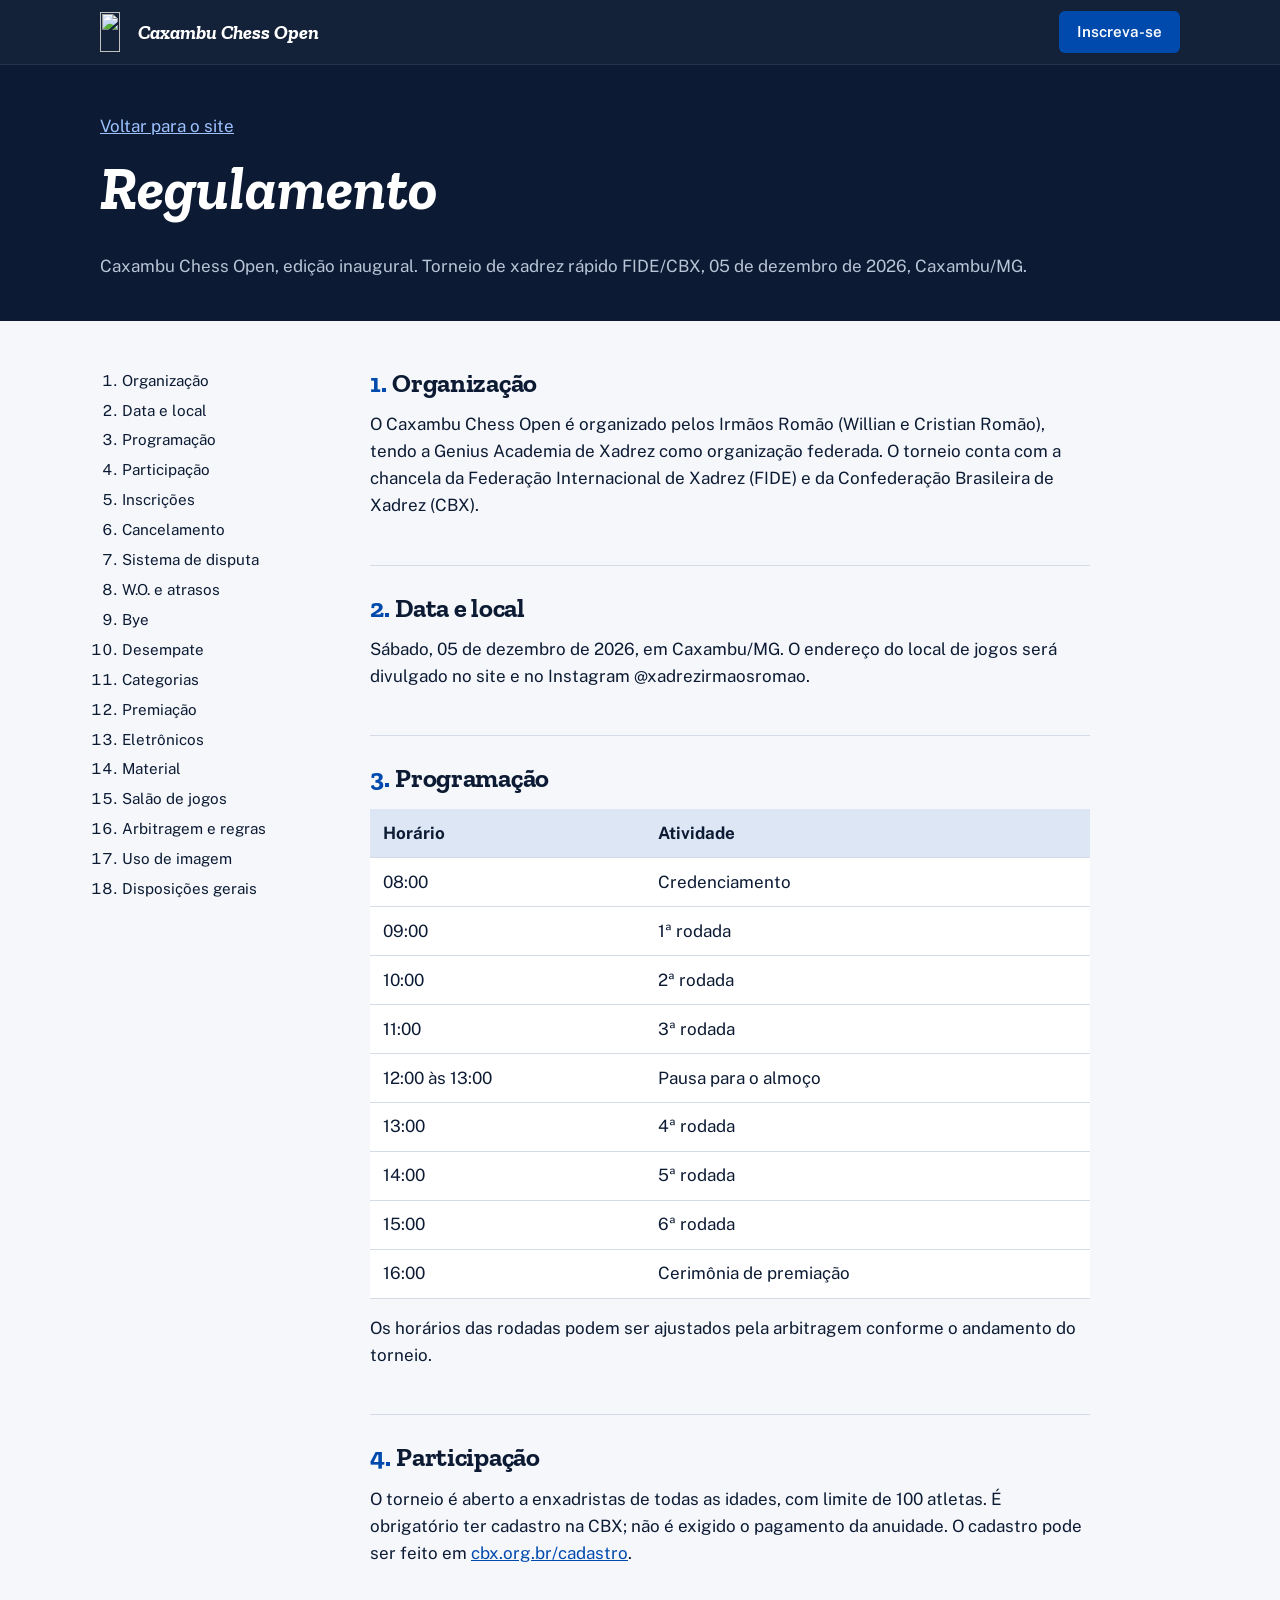
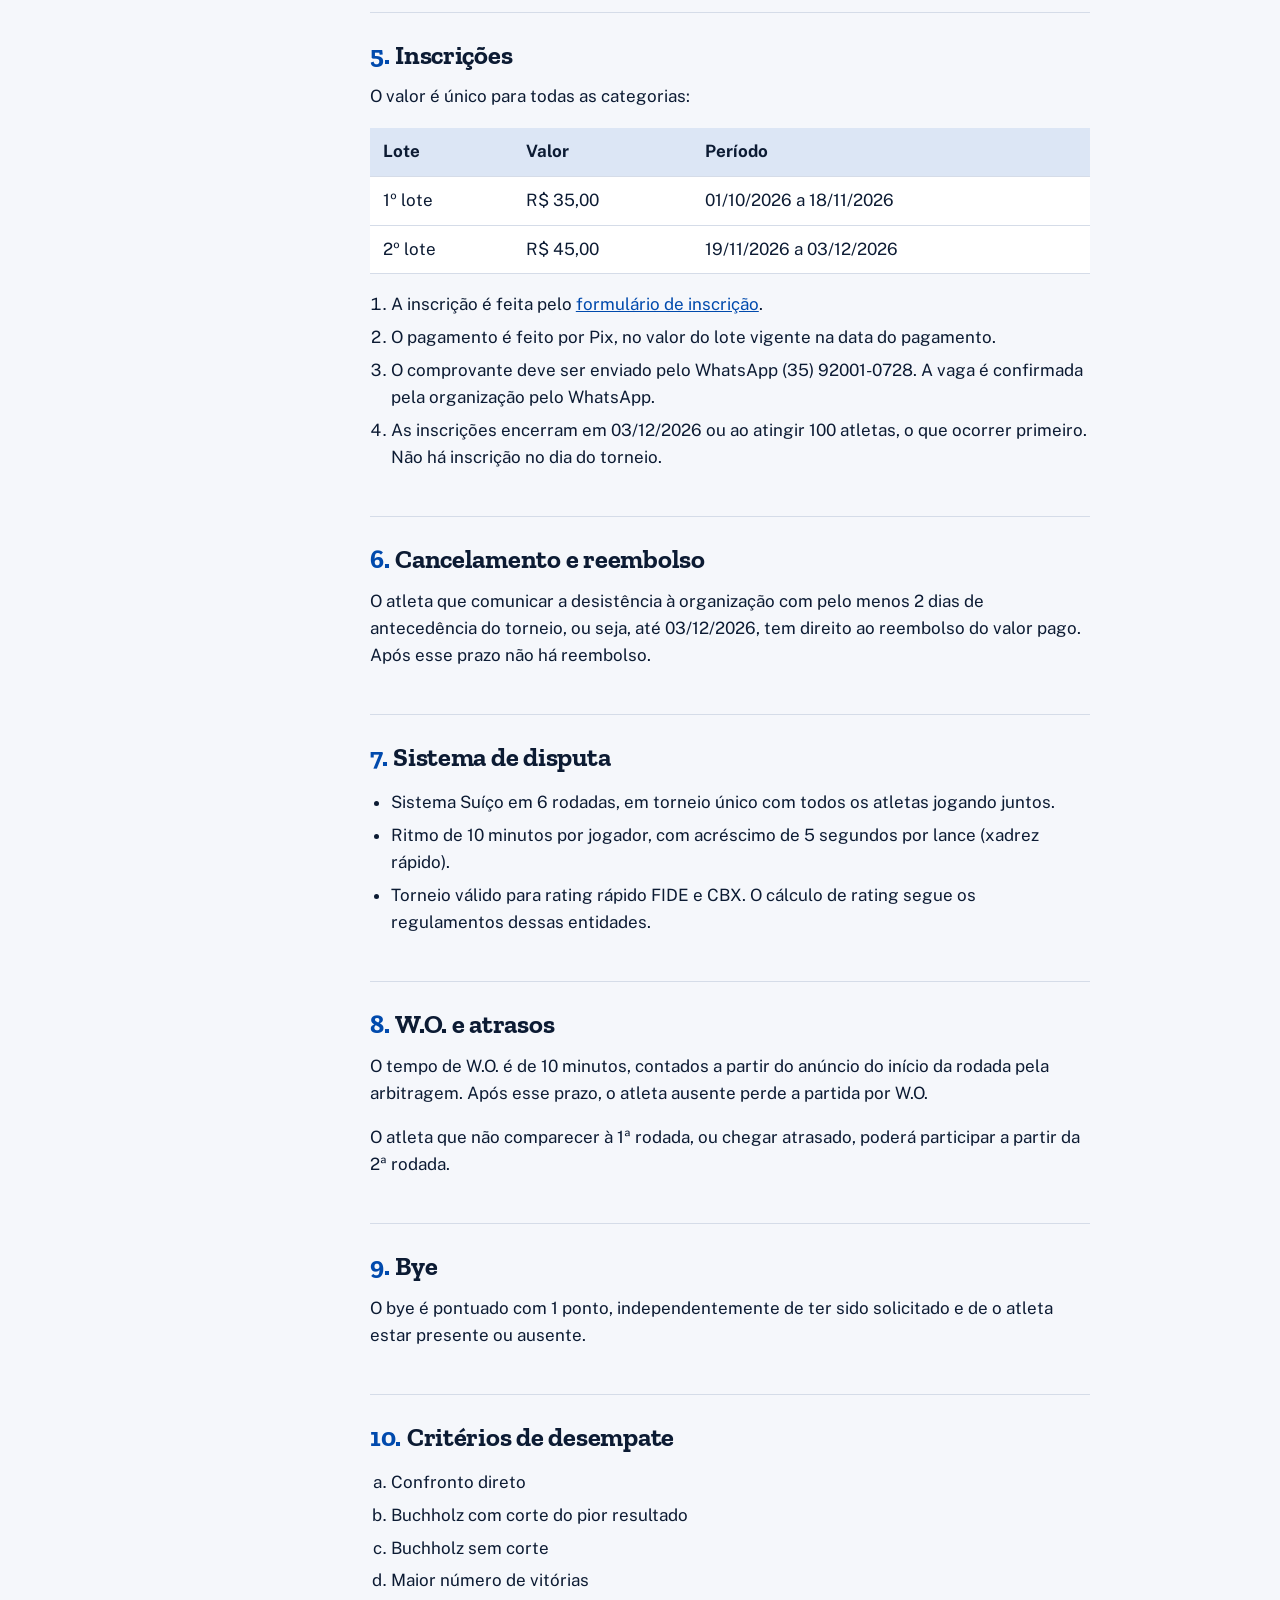
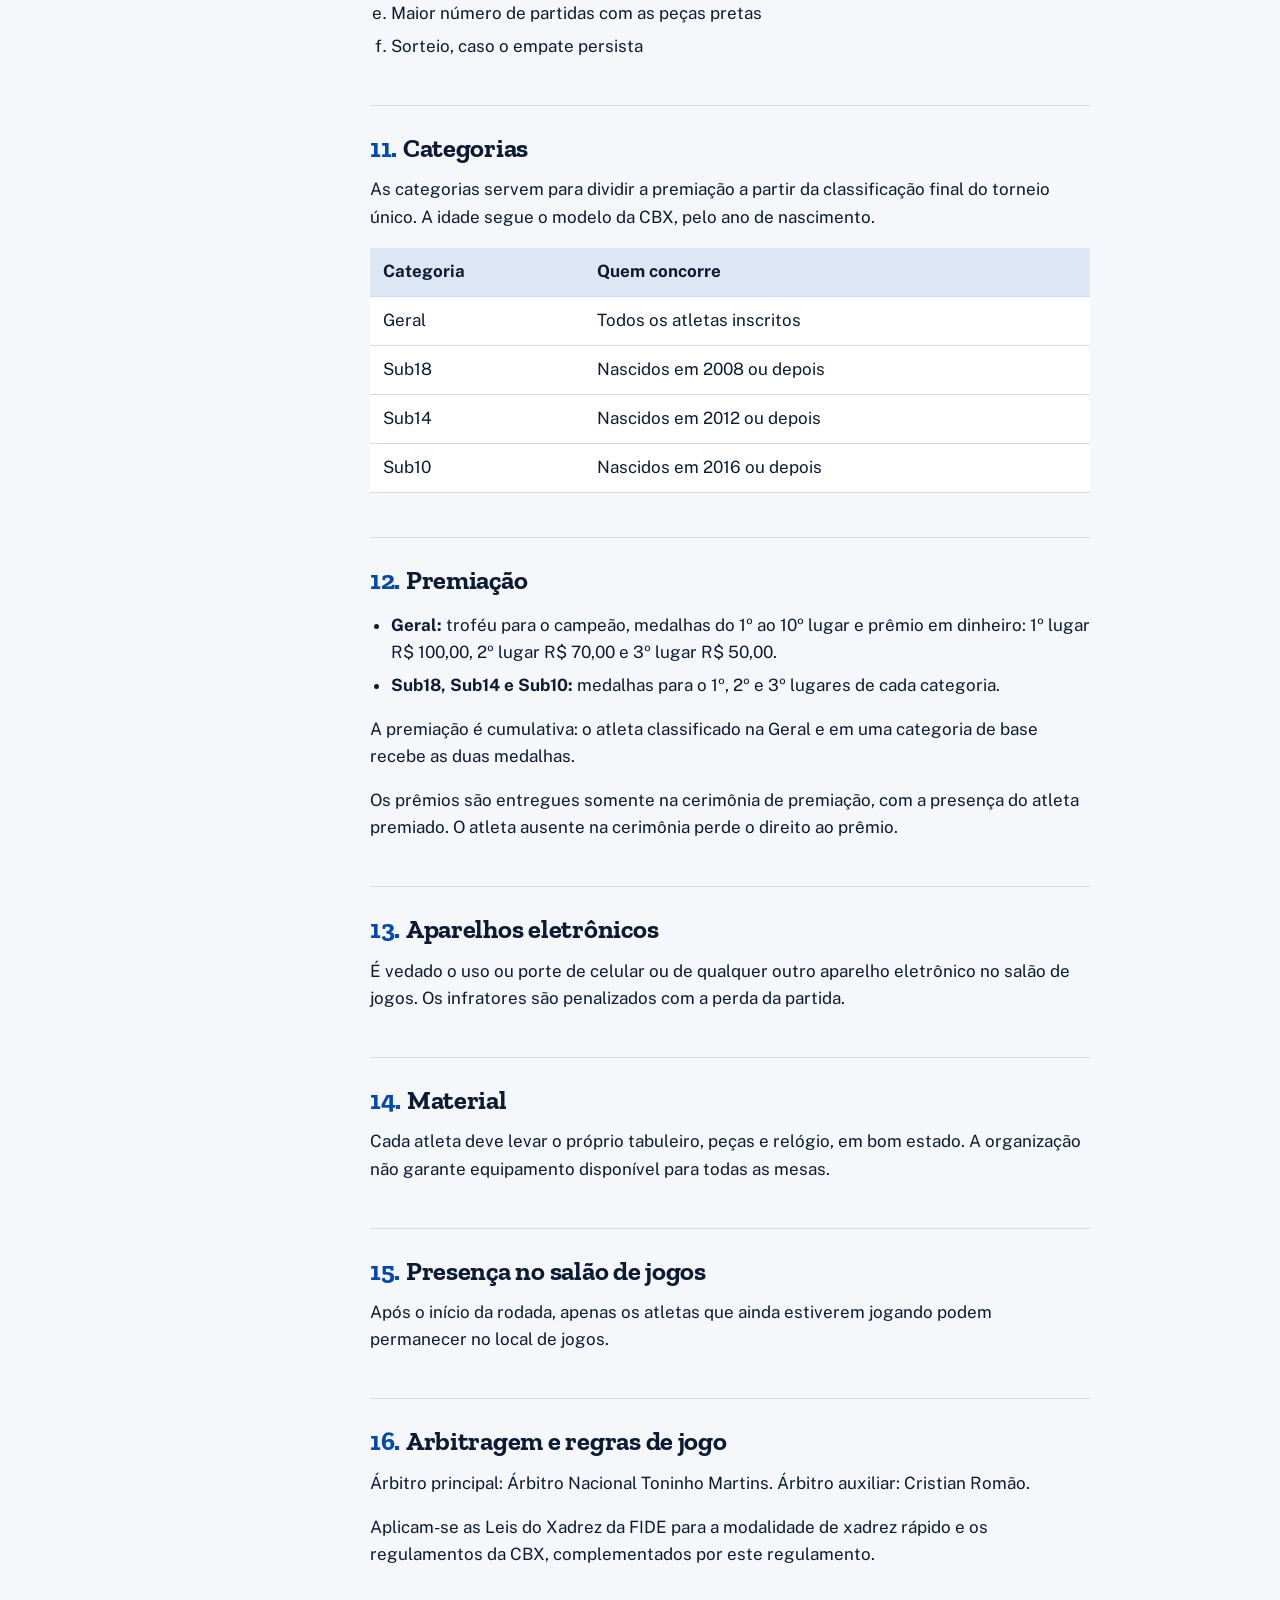
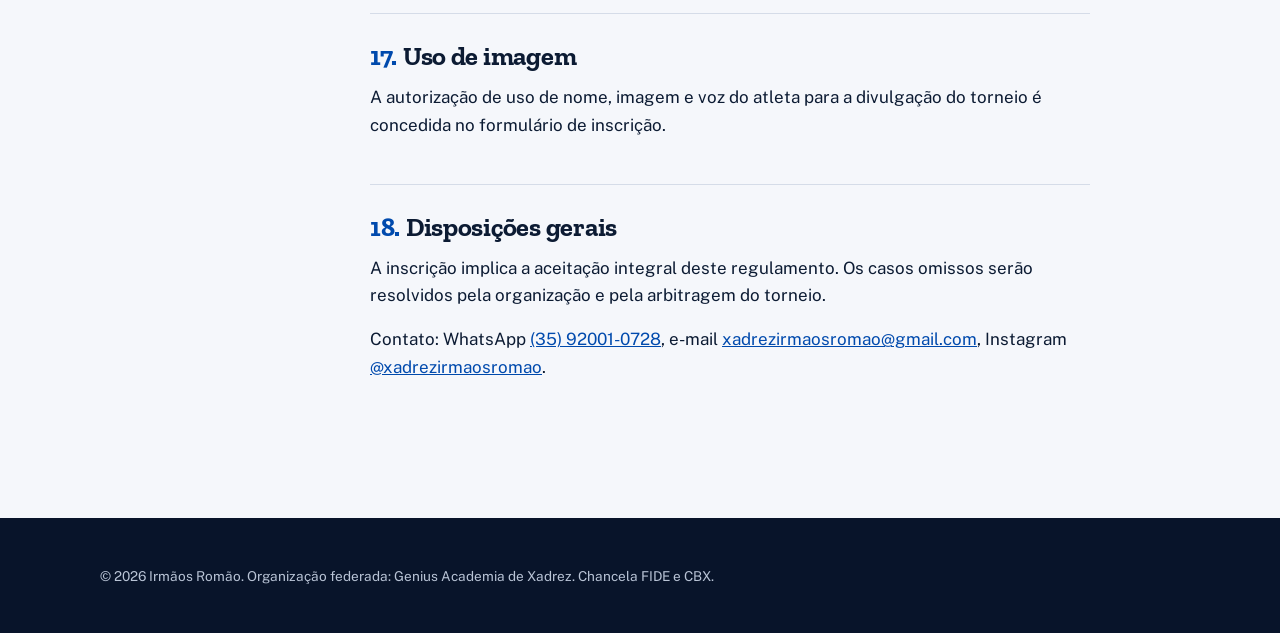
==== regulamento.html @ ab0b58df "Add files via upload" ====
<!DOCTYPE html>
<html lang="pt-BR">
<head>
<meta charset="utf-8">
<meta name="viewport" content="width=device-width, initial-scale=1, viewport-fit=cover">
<title>Regulamento | Caxambu Chess Open 2026</title>
<meta name="description" content="Regulamento completo do Caxambu Chess Open, torneio de xadrez rápido FIDE e CBX em Caxambu/MG, 5 de dezembro de 2026.">
<meta name="theme-color" content="#0C1B33">
<meta property="og:title" content="Regulamento do Caxambu Chess Open 2026">
<meta property="og:description" content="Inscrições, formato, desempates, premiação e regras do torneio.">
<meta property="og:image" content="https://SEU-DOMINIO/assets/og.png">
<link rel="icon" type="image/png" href="/assets/favicon.png">
<link rel="preconnect" href="https://fonts.googleapis.com">
<link rel="preconnect" href="https://fonts.gstatic.com" crossorigin>
<link href="https://fonts.googleapis.com/css2?family=Public+Sans:wght@400;600;700&family=Zilla+Slab:ital,wght@0,700;1,700&display=swap" rel="stylesheet">
<link rel="stylesheet" href="/styles.css">
<style>
.reg-topo{background:var(--tinta);color:#fff;padding:3rem 0 2.5rem}
.reg-topo h1{font-size:clamp(2.4rem,7vw,3.8rem);font-style:italic}
.reg-topo p{color:#B9C4D6;margin:0}
.reg{display:grid;gap:2.5rem;padding:3rem 1.25rem 4rem}
@media (min-width:960px){.reg{grid-template-columns:230px 1fr}}
.indice{position:sticky;top:84px;align-self:start;font-size:.95rem}
.indice ol{padding-left:1.4rem;margin:0;display:grid;gap:.35rem}
.indice a{color:var(--tinta);text-decoration:none}
.indice a:hover{color:var(--azul);text-decoration:underline}
@media (max-width:959px){.indice{position:static;background:#fff;border:1px solid var(--linha);border-radius:10px;padding:1rem 1.25rem}}
.corpo{max-width:72ch}
.corpo section{padding-bottom:1.75rem;margin-bottom:1.75rem;border-bottom:1px solid var(--linha)}
.corpo section:last-child{border-bottom:0}
.corpo h2{font-size:1.65rem;font-style:normal}
.corpo h2 .n{color:var(--azul);margin-right:.35rem}
.corpo ul,.corpo ol{padding-left:1.3rem}
.corpo li{margin-bottom:.35rem}
.tabela{overflow-x:auto;margin:1rem 0}
.tabela table{border-collapse:collapse;width:100%;min-width:420px;background:#fff}
.tabela th,.tabela td{text-align:left;padding:.65rem .8rem;border-bottom:1px solid var(--linha);vertical-align:top}
.tabela th{background:var(--azul-claro)}
.voltar{display:inline-block;margin-bottom:1rem;color:#9EC2FF}
@media print{.topo,.indice,.rodape{display:none}.reg-topo{background:none;color:#000}.reg{display:block}}
</style>
</head>
<body>

<header class="topo">
  <div class="wrap">
    <a class="marca" href="/" aria-label="Caxambu Chess Open, página inicial">
      <img src="/assets/logo-irmaos-romao.png" alt="" width="28" height="40">
      <span>Caxambu Chess Open</span>
    </a>
    <a class="btn btn-primario" style="margin-left:auto" href="https://forms.gle/YtEv5EiKAwKmfXi1A" target="_blank" rel="noopener">Inscreva-se</a>
  </div>
</header>

<main>
<div class="reg-topo">
  <div class="wrap">
    <a class="voltar" href="/">Voltar para o site</a>
    <h1>Regulamento</h1>
    <p>Caxambu Chess Open, edição inaugural. Torneio de xadrez rápido FIDE/CBX, 05 de dezembro de 2026, Caxambu/MG.</p>
  </div>
</div>

<div class="wrap reg">
  <nav class="indice" aria-label="Índice do regulamento">
    <ol>
      <li><a href="#r1">Organização</a></li>
      <li><a href="#r2">Data e local</a></li>
      <li><a href="#r3">Programação</a></li>
      <li><a href="#r4">Participação</a></li>
      <li><a href="#r5">Inscrições</a></li>
      <li><a href="#r6">Cancelamento</a></li>
      <li><a href="#r7">Sistema de disputa</a></li>
      <li><a href="#r8">W.O. e atrasos</a></li>
      <li><a href="#r9">Bye</a></li>
      <li><a href="#r10">Desempate</a></li>
      <li><a href="#r11">Categorias</a></li>
      <li><a href="#r12">Premiação</a></li>
      <li><a href="#r13">Eletrônicos</a></li>
      <li><a href="#r14">Material</a></li>
      <li><a href="#r15">Salão de jogos</a></li>
      <li><a href="#r16">Arbitragem e regras</a></li>
      <li><a href="#r17">Uso de imagem</a></li>
      <li><a href="#r18">Disposições gerais</a></li>
    </ol>
  </nav>

  <article class="corpo">
    <section id="r1">
      <h2><span class="n">1.</span>Organização</h2>
      <p>O Caxambu Chess Open é organizado pelos Irmãos Romão (Willian e Cristian Romão), tendo a Genius Academia de Xadrez como organização federada. O torneio conta com a chancela da Federação Internacional de Xadrez (FIDE) e da Confederação Brasileira de Xadrez (CBX).</p>
    </section>

    <section id="r2">
      <h2><span class="n">2.</span>Data e local</h2>
      <p>Sábado, 05 de dezembro de 2026, em Caxambu/MG. O endereço do local de jogos será divulgado no site e no Instagram @xadrezirmaosromao.</p>
    </section>

    <section id="r3">
      <h2><span class="n">3.</span>Programação</h2>
      <div class="tabela"><table>
        <thead><tr><th>Horário</th><th>Atividade</th></tr></thead>
        <tbody>
          <tr><td>08:00</td><td>Credenciamento</td></tr>
          <tr><td>09:00</td><td>1ª rodada</td></tr>
          <tr><td>10:00</td><td>2ª rodada</td></tr>
          <tr><td>11:00</td><td>3ª rodada</td></tr>
          <tr><td>12:00 às 13:00</td><td>Pausa para o almoço</td></tr>
          <tr><td>13:00</td><td>4ª rodada</td></tr>
          <tr><td>14:00</td><td>5ª rodada</td></tr>
          <tr><td>15:00</td><td>6ª rodada</td></tr>
          <tr><td>16:00</td><td>Cerimônia de premiação</td></tr>
        </tbody>
      </table></div>
      <p>Os horários das rodadas podem ser ajustados pela arbitragem conforme o andamento do torneio.</p>
    </section>

    <section id="r4">
      <h2><span class="n">4.</span>Participação</h2>
      <p>O torneio é aberto a enxadristas de todas as idades, com limite de 100 atletas. É obrigatório ter cadastro na CBX; não é exigido o pagamento da anuidade. O cadastro pode ser feito em <a href="https://cbx.org.br/cadastro" target="_blank" rel="noopener">cbx.org.br/cadastro</a>.</p>
    </section>

    <section id="r5">
      <h2><span class="n">5.</span>Inscrições</h2>
      <p>O valor é único para todas as categorias:</p>
      <div class="tabela"><table>
        <thead><tr><th>Lote</th><th>Valor</th><th>Período</th></tr></thead>
        <tbody>
          <tr><td>1º lote</td><td>R$ 35,00</td><td>01/10/2026 a 18/11/2026</td></tr>
          <tr><td>2º lote</td><td>R$ 45,00</td><td>19/11/2026 a 03/12/2026</td></tr>
        </tbody>
      </table></div>
      <ol>
        <li>A inscrição é feita pelo <a href="https://forms.gle/YtEv5EiKAwKmfXi1A" target="_blank" rel="noopener">formulário de inscrição</a>.</li>
        <li>O pagamento é feito por Pix, no valor do lote vigente na data do pagamento.</li>
        <li>O comprovante deve ser enviado pelo WhatsApp (35) 92001-0728. A vaga é confirmada pela organização pelo WhatsApp.</li>
        <li>As inscrições encerram em 03/12/2026 ou ao atingir 100 atletas, o que ocorrer primeiro. Não há inscrição no dia do torneio.</li>
      </ol>
    </section>

    <section id="r6">
      <h2><span class="n">6.</span>Cancelamento e reembolso</h2>
      <p>O atleta que comunicar a desistência à organização com pelo menos 2 dias de antecedência do torneio, ou seja, até 03/12/2026, tem direito ao reembolso do valor pago. Após esse prazo não há reembolso.</p>
    </section>

    <section id="r7">
      <h2><span class="n">7.</span>Sistema de disputa</h2>
      <ul>
        <li>Sistema Suíço em 6 rodadas, em torneio único com todos os atletas jogando juntos.</li>
        <li>Ritmo de 10 minutos por jogador, com acréscimo de 5 segundos por lance (xadrez rápido).</li>
        <li>Torneio válido para rating rápido FIDE e CBX. O cálculo de rating segue os regulamentos dessas entidades.</li>
      </ul>
    </section>

    <section id="r8">
      <h2><span class="n">8.</span>W.O. e atrasos</h2>
      <p>O tempo de W.O. é de 10 minutos, contados a partir do anúncio do início da rodada pela arbitragem. Após esse prazo, o atleta ausente perde a partida por W.O.</p>
      <p>O atleta que não comparecer à 1ª rodada, ou chegar atrasado, poderá participar a partir da 2ª rodada.</p>
    </section>

    <section id="r9">
      <h2><span class="n">9.</span>Bye</h2>
      <p>O bye é pontuado com 1 ponto, independentemente de ter sido solicitado e de o atleta estar presente ou ausente.</p>
    </section>

    <section id="r10">
      <h2><span class="n">10.</span>Critérios de desempate</h2>
      <ol type="a">
        <li>Confronto direto</li>
        <li>Buchholz com corte do pior resultado</li>
        <li>Buchholz sem corte</li>
        <li>Maior número de vitórias</li>
        <li>Maior número de partidas com as peças pretas</li>
        <li>Sorteio, caso o empate persista</li>
      </ol>
    </section>

    <section id="r11">
      <h2><span class="n">11.</span>Categorias</h2>
      <p>As categorias servem para dividir a premiação a partir da classificação final do torneio único. A idade segue o modelo da CBX, pelo ano de nascimento.</p>
      <div class="tabela"><table>
        <thead><tr><th>Categoria</th><th>Quem concorre</th></tr></thead>
        <tbody>
          <tr><td>Geral</td><td>Todos os atletas inscritos</td></tr>
          <tr><td>Sub18</td><td>Nascidos em 2008 ou depois</td></tr>
          <tr><td>Sub14</td><td>Nascidos em 2012 ou depois</td></tr>
          <tr><td>Sub10</td><td>Nascidos em 2016 ou depois</td></tr>
        </tbody>
      </table></div>
    </section>

    <section id="r12">
      <h2><span class="n">12.</span>Premiação</h2>
      <ul>
        <li><b>Geral:</b> troféu para o campeão, medalhas do 1º ao 10º lugar e prêmio em dinheiro: 1º lugar R$ 100,00, 2º lugar R$ 70,00 e 3º lugar R$ 50,00.</li>
        <li><b>Sub18, Sub14 e Sub10:</b> medalhas para o 1º, 2º e 3º lugares de cada categoria.</li>
      </ul>
      <p>A premiação é cumulativa: o atleta classificado na Geral e em uma categoria de base recebe as duas medalhas.</p>
      <p>Os prêmios são entregues somente na cerimônia de premiação, com a presença do atleta premiado. O atleta ausente na cerimônia perde o direito ao prêmio.</p>
    </section>

    <section id="r13">
      <h2><span class="n">13.</span>Aparelhos eletrônicos</h2>
      <p>É vedado o uso ou porte de celular ou de qualquer outro aparelho eletrônico no salão de jogos. Os infratores são penalizados com a perda da partida.</p>
    </section>

    <section id="r14">
      <h2><span class="n">14.</span>Material</h2>
      <p>Cada atleta deve levar o próprio tabuleiro, peças e relógio, em bom estado. A organização não garante equipamento disponível para todas as mesas.</p>
    </section>

    <section id="r15">
      <h2><span class="n">15.</span>Presença no salão de jogos</h2>
      <p>Após o início da rodada, apenas os atletas que ainda estiverem jogando podem permanecer no local de jogos.</p>
    </section>

    <section id="r16">
      <h2><span class="n">16.</span>Arbitragem e regras de jogo</h2>
      <p>Árbitro principal: Árbitro Nacional Toninho Martins. Árbitro auxiliar: Cristian Romão.</p>
      <p>Aplicam-se as Leis do Xadrez da FIDE para a modalidade de xadrez rápido e os regulamentos da CBX, complementados por este regulamento.</p>
    </section>

    <section id="r17">
      <h2><span class="n">17.</span>Uso de imagem</h2>
      <p>A autorização de uso de nome, imagem e voz do atleta para a divulgação do torneio é concedida no formulário de inscrição.</p>
    </section>

    <section id="r18">
      <h2><span class="n">18.</span>Disposições gerais</h2>
      <p>A inscrição implica a aceitação integral deste regulamento. Os casos omissos serão resolvidos pela organização e pela arbitragem do torneio.</p>
      <p>Contato: WhatsApp <a href="https://wa.me/5535920010728" target="_blank" rel="noopener">(35) 92001-0728</a>, e-mail <a href="mailto:xadrezirmaosromao@gmail.com">xadrezirmaosromao@gmail.com</a>, Instagram <a href="https://www.instagram.com/xadrezirmaosromao/" target="_blank" rel="noopener">@xadrezirmaosromao</a>.</p>
    </section>
  </article>
</div>
</main>

<footer class="rodape">
  <div class="wrap">
    <p class="legal" style="border:0;padding:0">© 2026 Irmãos Romão. Organização federada: Genius Academia de Xadrez. Chancela FIDE e CBX.</p>
  </div>
</footer>
</body>
</html>
---- styles.css ----
/* Caxambu Chess Open — estilos compartilhados */
:root{
  --tinta:#0C1B33;      /* azul-noite, texto e fundos escuros */
  --azul:#004AAD;       /* azul do peão Irmãos Romão */
  --azul-claro:#DCE6F5; /* casa clara do tabuleiro */
  --papel:#F5F7FB;      /* fundo da página */
  --branco:#FFFFFF;
  --ouro:#B8912F;       /* premiação */
  --ouro-claro:#F3E7C4;
  --cinza:#5A6679;
  --linha:#D5DCE8;
  --display:"Zilla Slab", Rockwell, "Roboto Slab", Georgia, serif;
  --texto:"Public Sans", "Segoe UI", Roboto, Helvetica, Arial, sans-serif;
  --largura:1120px;
}
*,*::before,*::after{box-sizing:border-box}
html{scroll-behavior:smooth;scroll-padding-top:76px}
@media (prefers-reduced-motion:reduce){html{scroll-behavior:auto}*{animation:none!important;transition:none!important}}
body{margin:0;font-family:var(--texto);font-size:1.0625rem;line-height:1.6;color:var(--tinta);background:var(--papel);-webkit-font-smoothing:antialiased}
img{max-width:100%;height:auto;display:block}
a{color:var(--azul)}
a:focus-visible,button:focus-visible,summary:focus-visible{outline:3px solid var(--ouro);outline-offset:3px;border-radius:4px}
h1,h2,h3{font-family:var(--display);font-weight:700;line-height:1.1;margin:0 0 .5em}
h2{font-size:clamp(2rem,5vw,2.9rem);font-style:italic;letter-spacing:-.01em}
h3{font-size:1.35rem}
p{margin:0 0 1em}
.wrap{max-width:var(--largura);margin:0 auto;padding:0 1.25rem}
.sr{position:absolute;width:1px;height:1px;overflow:hidden;clip:rect(0 0 0 0);white-space:nowrap}
.intro{max-width:62ch;color:var(--cinza);font-size:1.1rem}

/* Botões */
.btn{display:inline-flex;align-items:center;justify-content:center;gap:.5rem;font:600 1rem/1 var(--texto);text-decoration:none;padding:.95rem 1.4rem;border-radius:6px;border:2px solid transparent;cursor:pointer;min-height:48px}
.btn-primario{background:var(--azul);color:#fff}
.btn-primario:hover{background:#003A88}
.btn-claro{background:#fff;color:var(--tinta)}
.btn-claro:hover{background:var(--azul-claro)}
.btn-contorno{border-color:currentColor;color:inherit;background:transparent}
.btn-contorno:hover{background:rgba(255,255,255,.08)}
.btn svg{width:20px;height:20px;flex:none}

/* Cabeçalho fixo */
.topo{position:sticky;top:0;z-index:50;background:rgba(12,27,51,.97);color:#fff;border-bottom:1px solid rgba(255,255,255,.08)}
.topo .wrap{display:flex;align-items:center;gap:1rem;height:64px}
.marca{display:flex;align-items:center;gap:.6rem;color:#fff;text-decoration:none;font:700 italic 1.25rem/1 var(--display);white-space:nowrap}
.marca img{height:40px;width:auto}
.menu{display:flex;gap:1.3rem;margin-left:auto;list-style:none;padding:0;margin-top:0;margin-bottom:0}
.menu a{color:#DCE3EE;text-decoration:none;font-size:.95rem}
.menu a:hover{color:#fff}
.topo .btn{padding:.7rem 1rem;min-height:42px;font-size:.95rem}
.menu-btn{display:none;background:none;border:0;color:#fff;padding:.5rem;margin-left:auto;cursor:pointer}
.menu-btn svg{width:28px;height:28px}
@media (max-width:960px){
  .menu-btn{display:block}
  .menu{display:none;position:absolute;top:64px;left:0;right:0;flex-direction:column;gap:0;background:var(--tinta);padding:.5rem 1.25rem 1rem;margin:0;border-bottom:1px solid rgba(255,255,255,.1)}
  .menu.aberto{display:flex}
  .menu a{display:block;padding:.8rem 0;border-bottom:1px solid rgba(255,255,255,.08);font-size:1.05rem}
  .topo .btn{margin-left:.25rem}
}
@media (max-width:420px){.marca span{display:none}}

/* Seções */
.secao{padding:clamp(4rem,9vw,6.5rem) 0}
.secao-branca{background:var(--branco)}
.secao-escura{background:var(--tinta);color:#fff}
.secao-escura .intro{color:#B9C4D6}
.secao-escura a{color:#9EC2FF}

/* Rodapé */
.rodape{background:#08142A;color:#B9C4D6;padding:3rem 0 2rem;font-size:.95rem}
.rodape a{color:#fff}
.rodape .wrap{display:grid;gap:2rem}
@media (min-width:760px){.rodape .wrap{grid-template-columns:2fr 1fr 1fr}}
.rodape h3{color:#fff;font-size:1.1rem}
.rodape ul{list-style:none;padding:0;margin:0;display:grid;gap:.4rem}
.rodape .legal{grid-column:1/-1;border-top:1px solid rgba(255,255,255,.1);padding-top:1.25rem;font-size:.85rem}
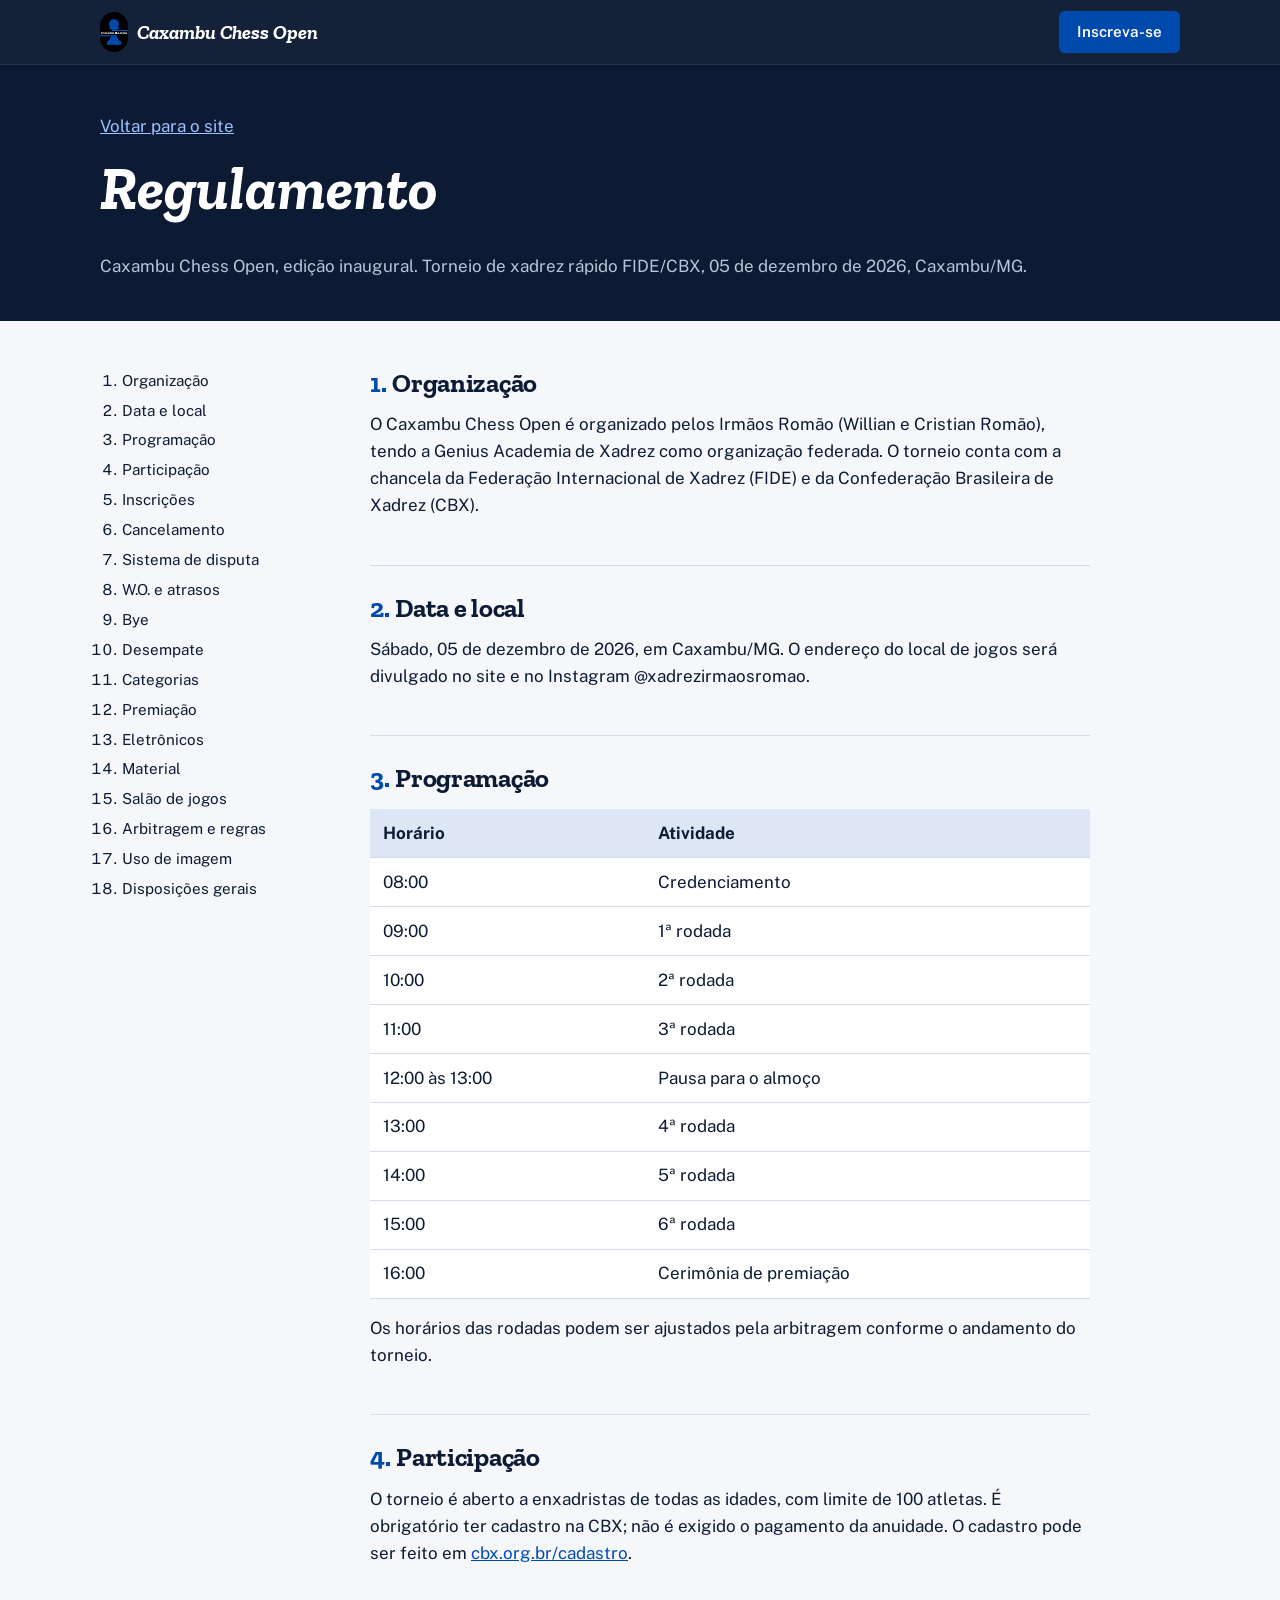
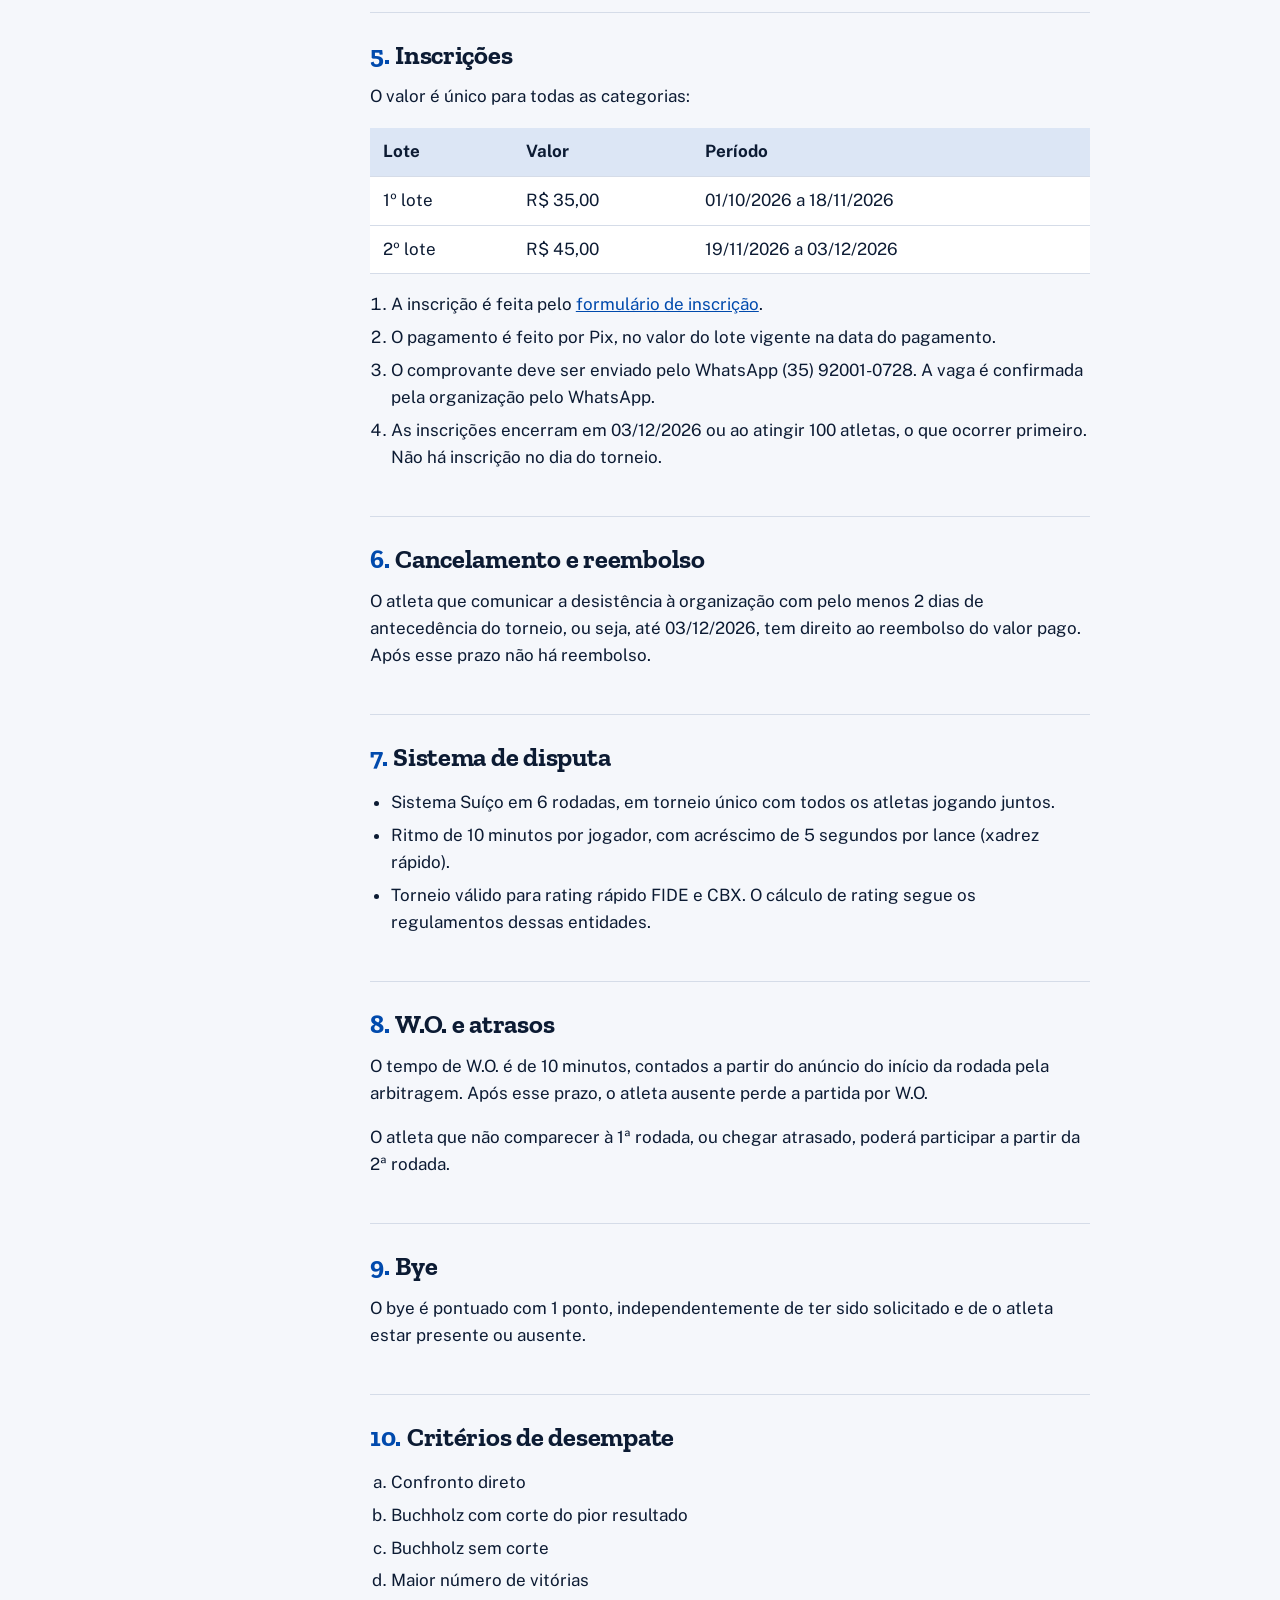
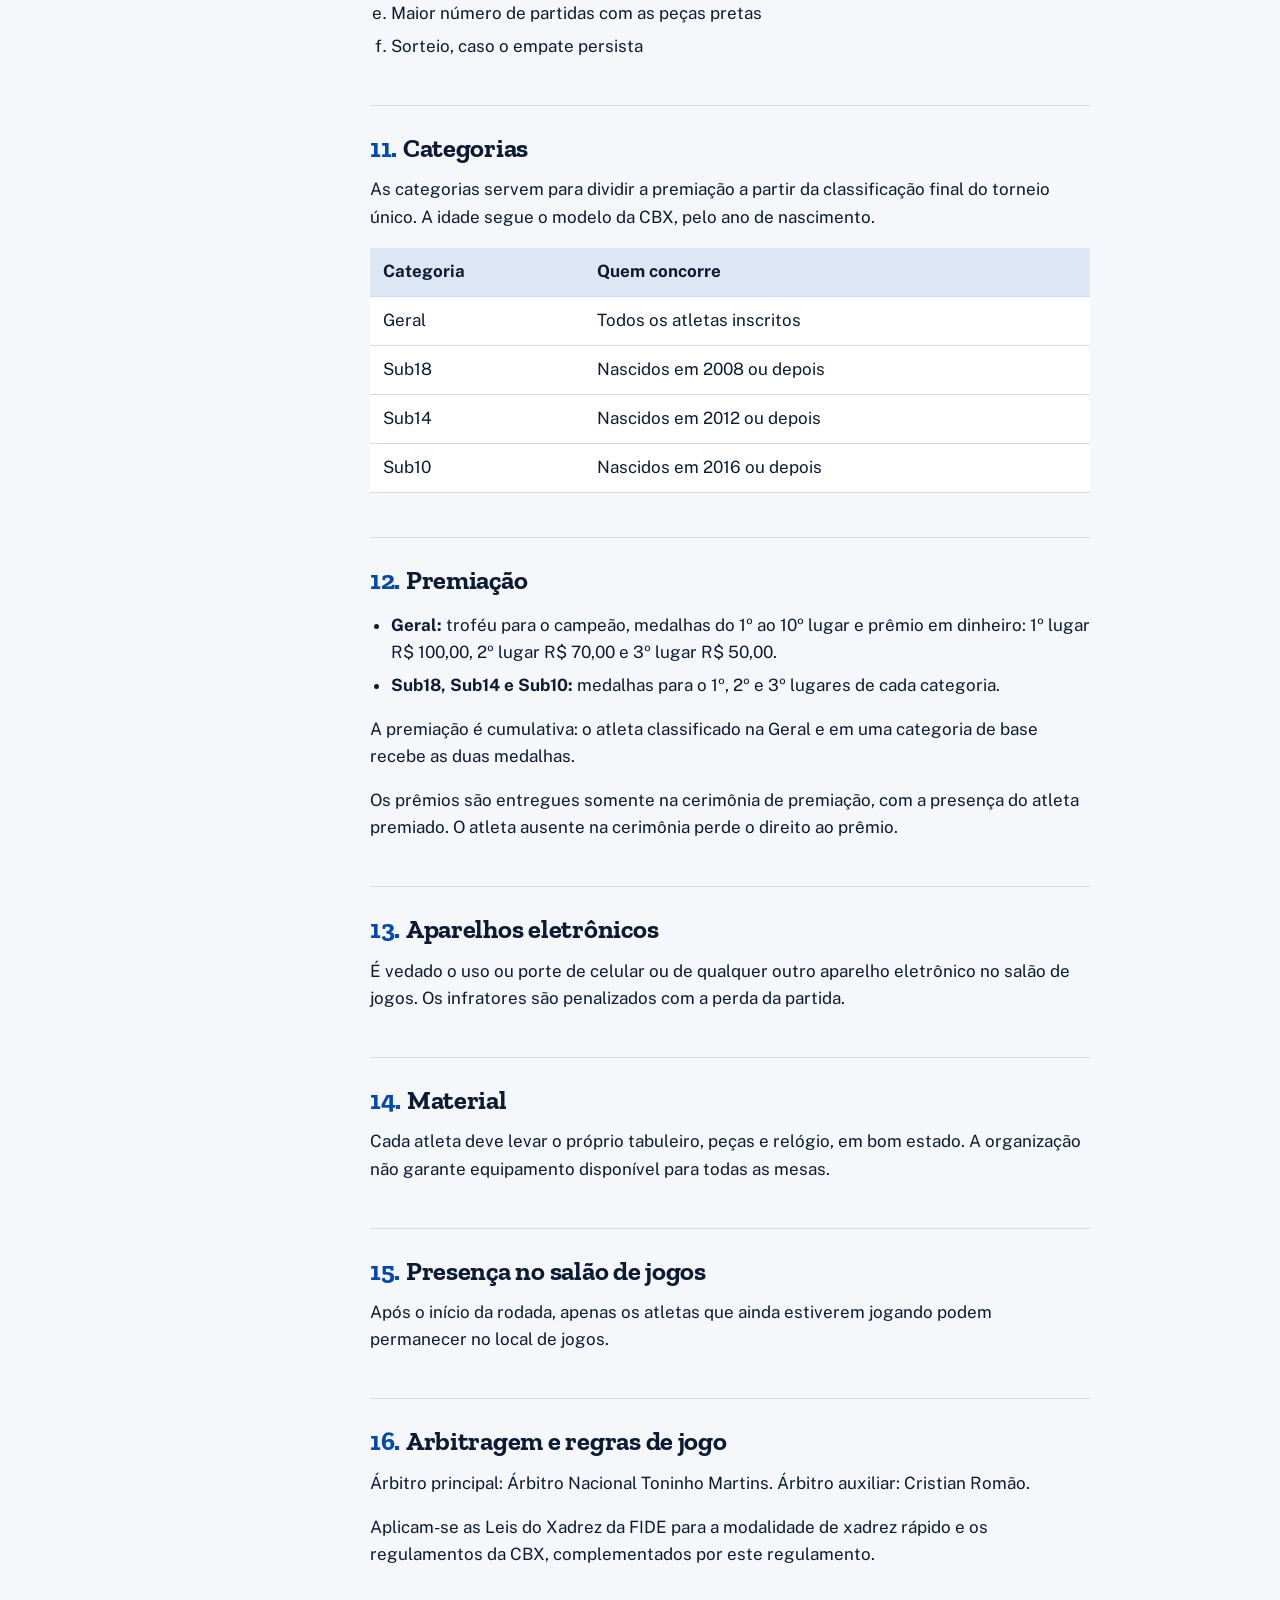
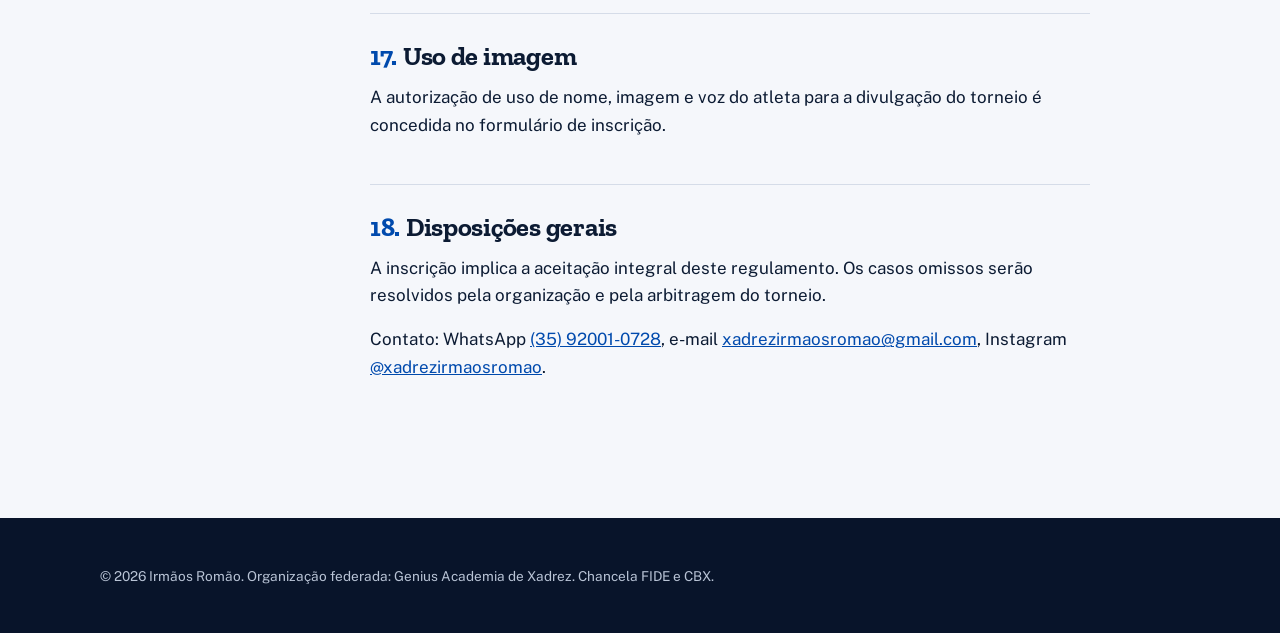
==== commit 25f9643e: "Add files via upload" ====
--- a/regulamento.html
+++ b/regulamento.html
@@ -8,8 +8,8 @@
 <meta name="theme-color" content="#0C1B33">
 <meta property="og:title" content="Regulamento do Caxambu Chess Open 2026">
 <meta property="og:description" content="Inscrições, formato, desempates, premiação e regras do torneio.">
-<meta property="og:image" content="https://SEU-DOMINIO/assets/og.png">
-<link rel="icon" type="image/png" href="/assets/favicon.png">
+<meta property="og:image" content="https://caxambu-chess-open.vercel.app/og.png">
+<link rel="icon" type="image/png" href="/favicon.png">
 <link rel="preconnect" href="https://fonts.googleapis.com">
 <link rel="preconnect" href="https://fonts.gstatic.com" crossorigin>
 <link href="https://fonts.googleapis.com/css2?family=Public+Sans:wght@400;600;700&family=Zilla+Slab:ital,wght@0,700;1,700&display=swap" rel="stylesheet">
@@ -45,7 +45,7 @@
 <header class="topo">
   <div class="wrap">
     <a class="marca" href="/" aria-label="Caxambu Chess Open, página inicial">
-      <img src="/assets/logo-irmaos-romao.png" alt="" width="28" height="40">
+      <img src="/logo-irmaos-romao.png" alt="" width="28" height="40">
       <span>Caxambu Chess Open</span>
     </a>
     <a class="btn btn-primario" style="margin-left:auto" href="https://forms.gle/YtEv5EiKAwKmfXi1A" target="_blank" rel="noopener">Inscreva-se</a>
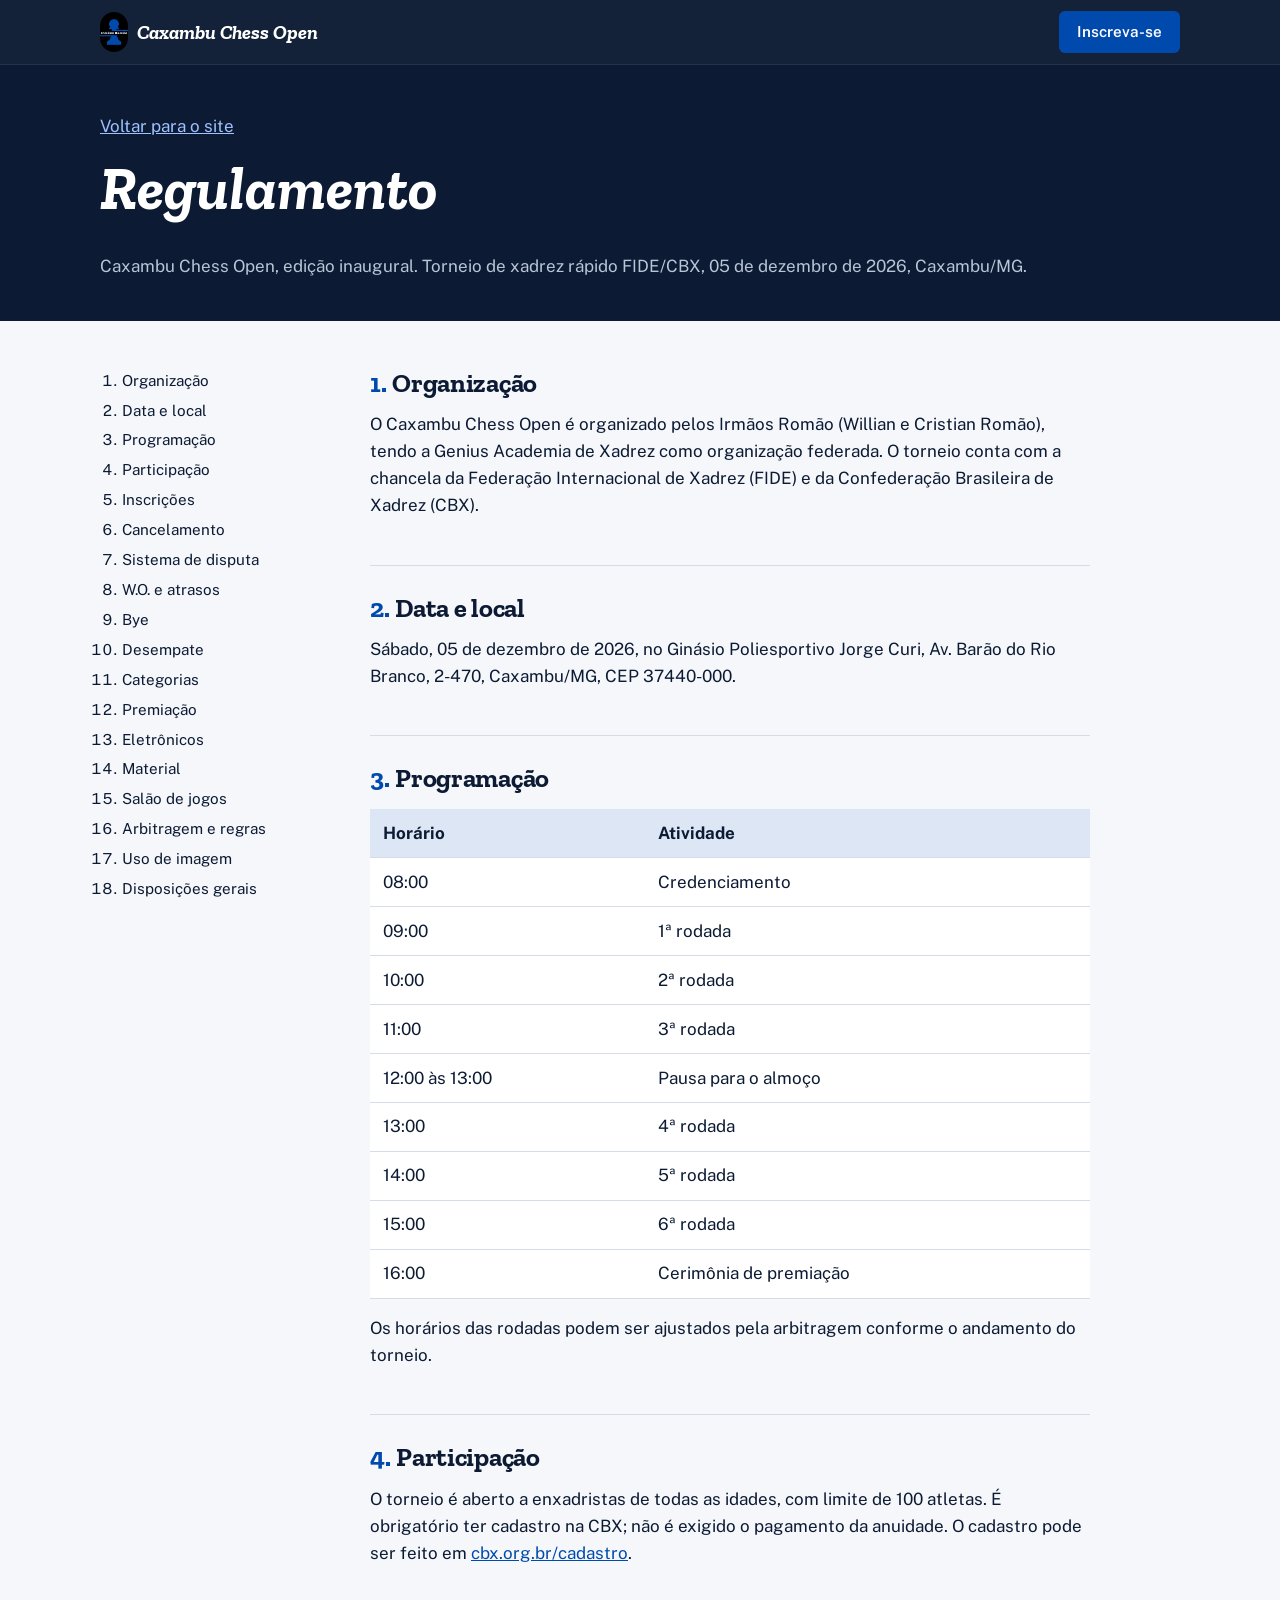
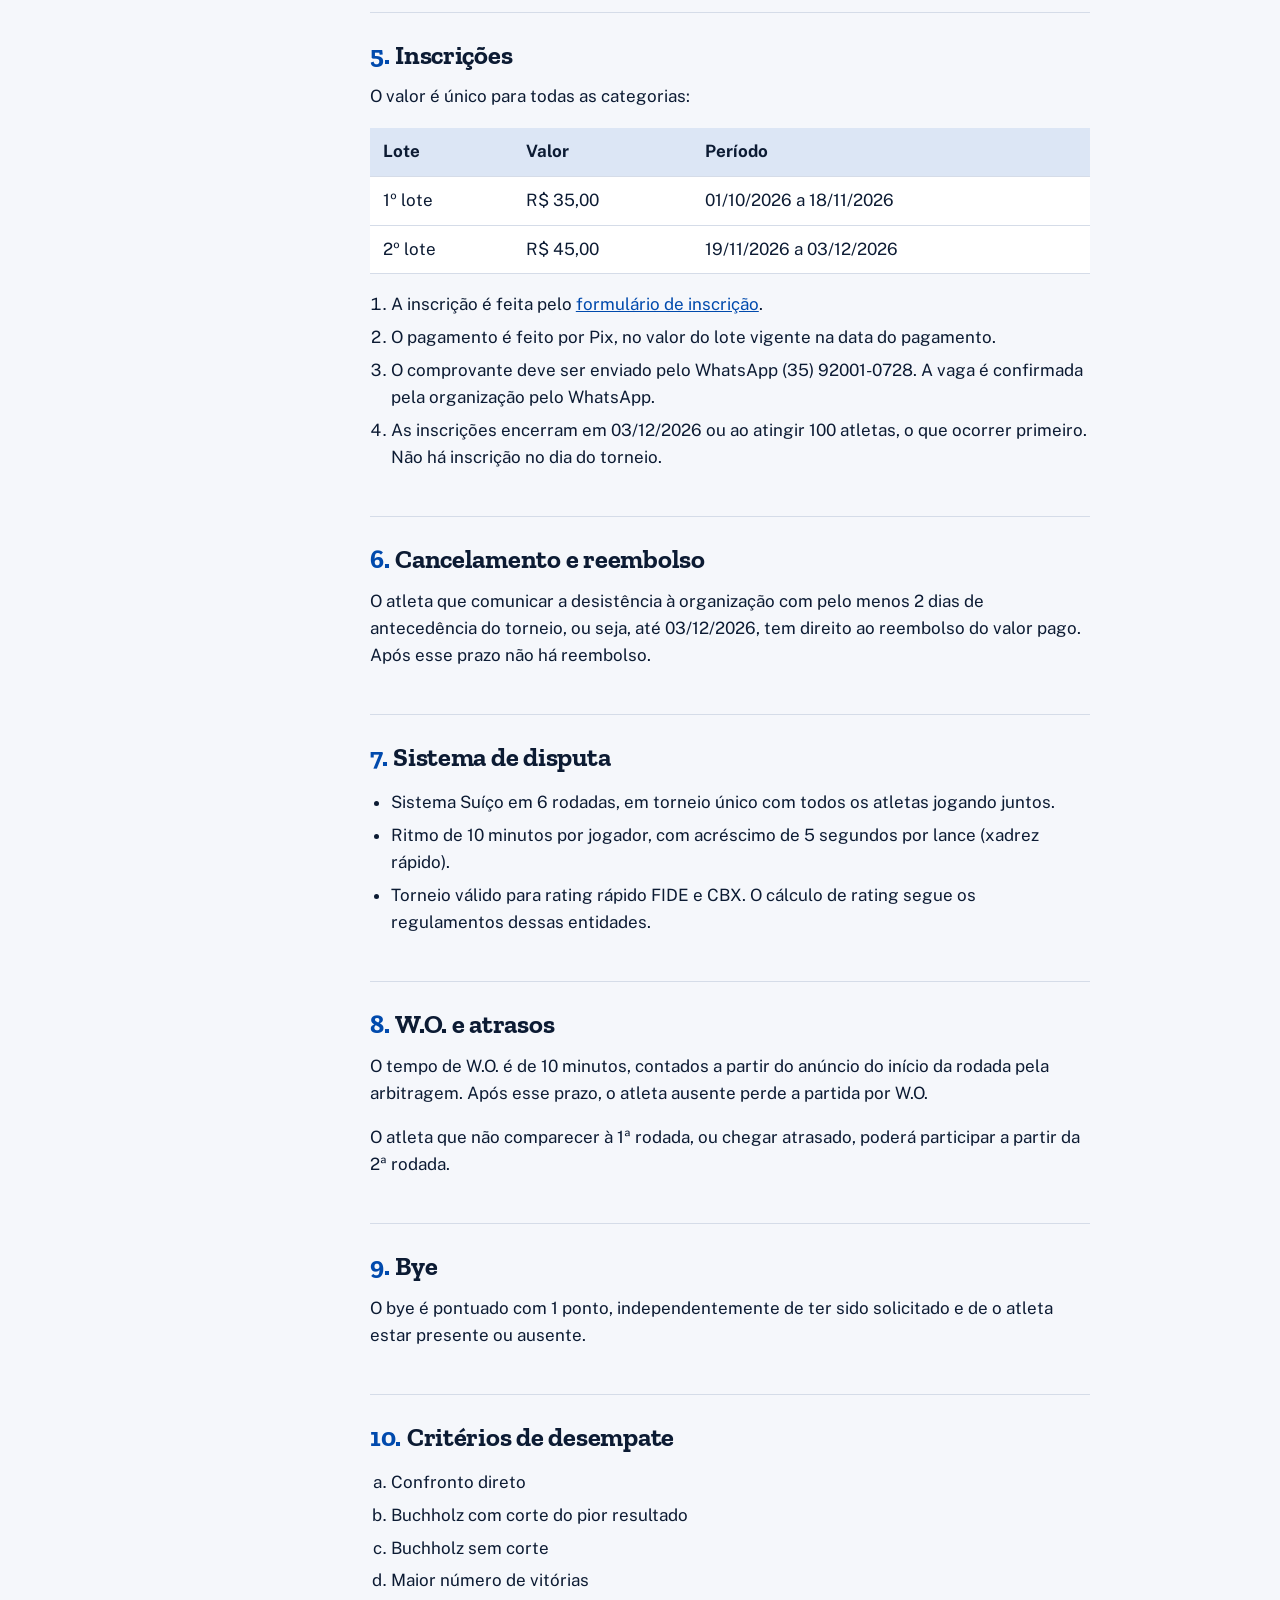
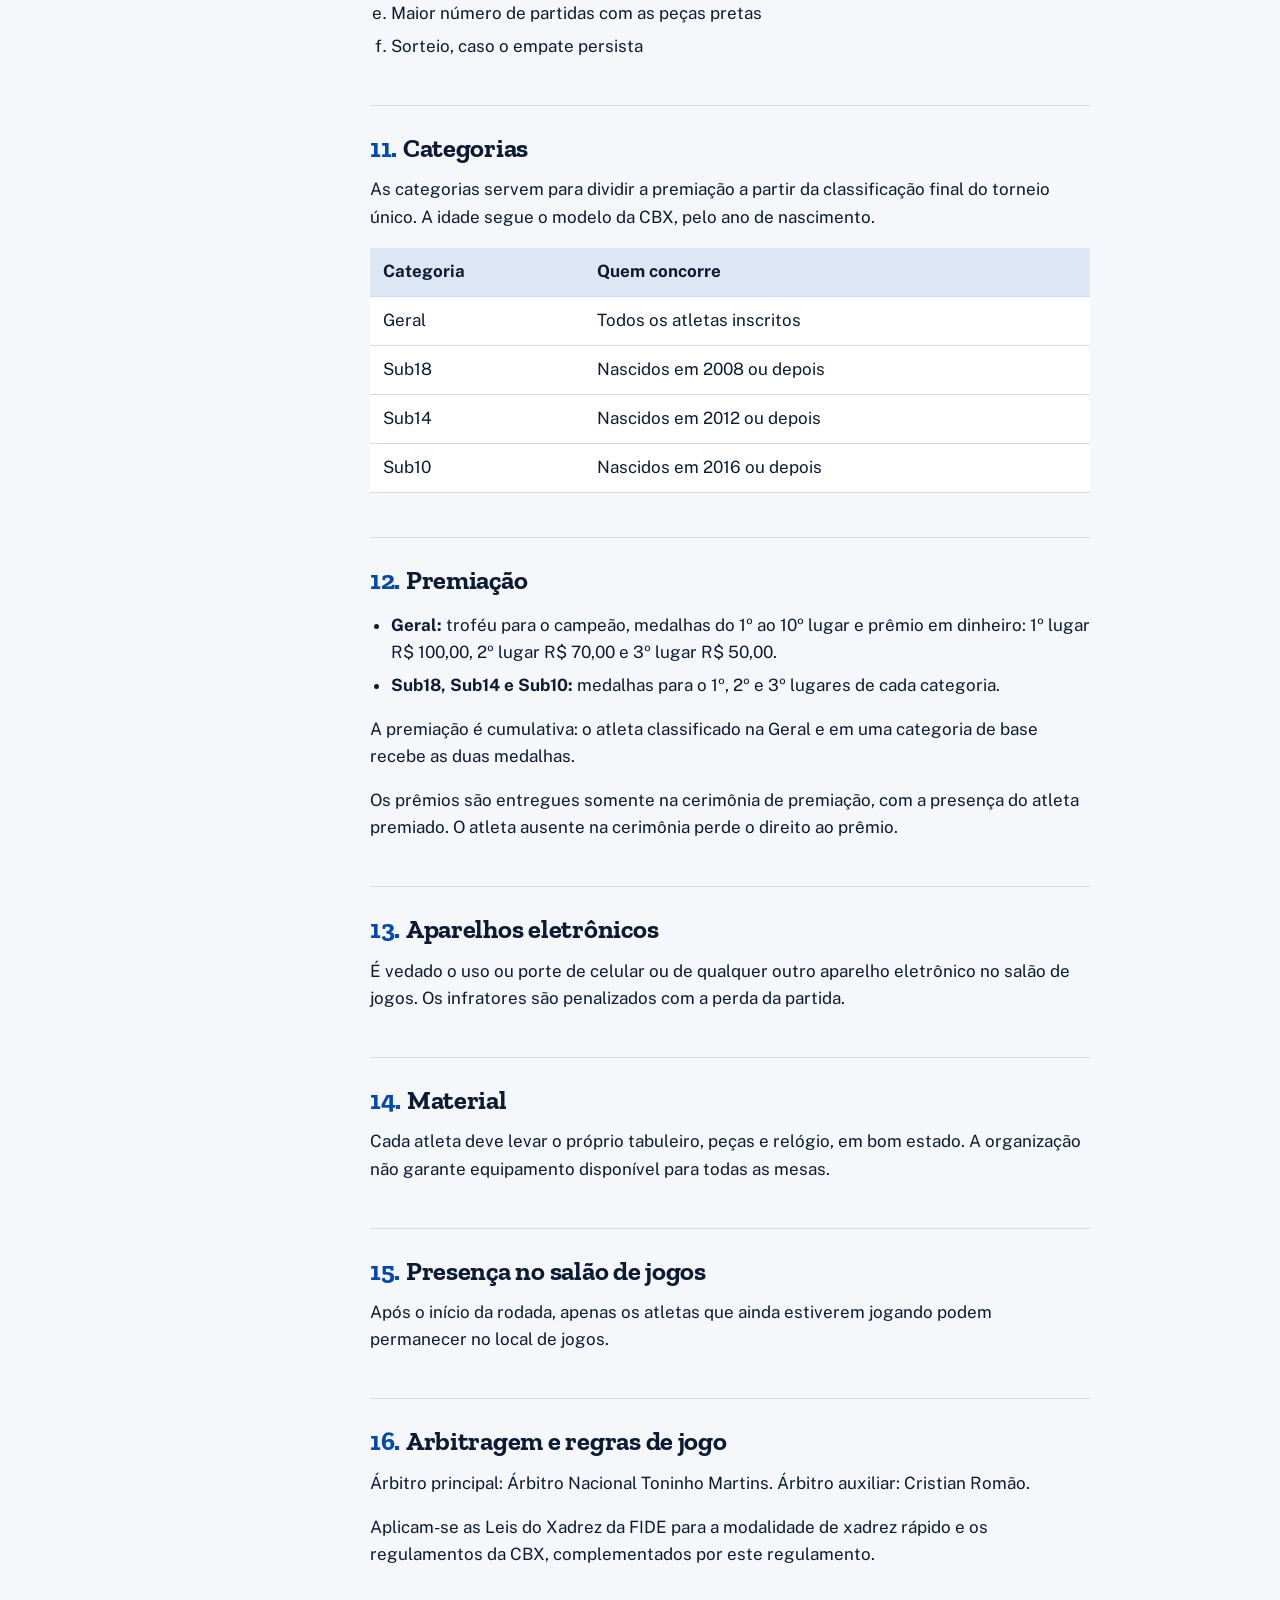
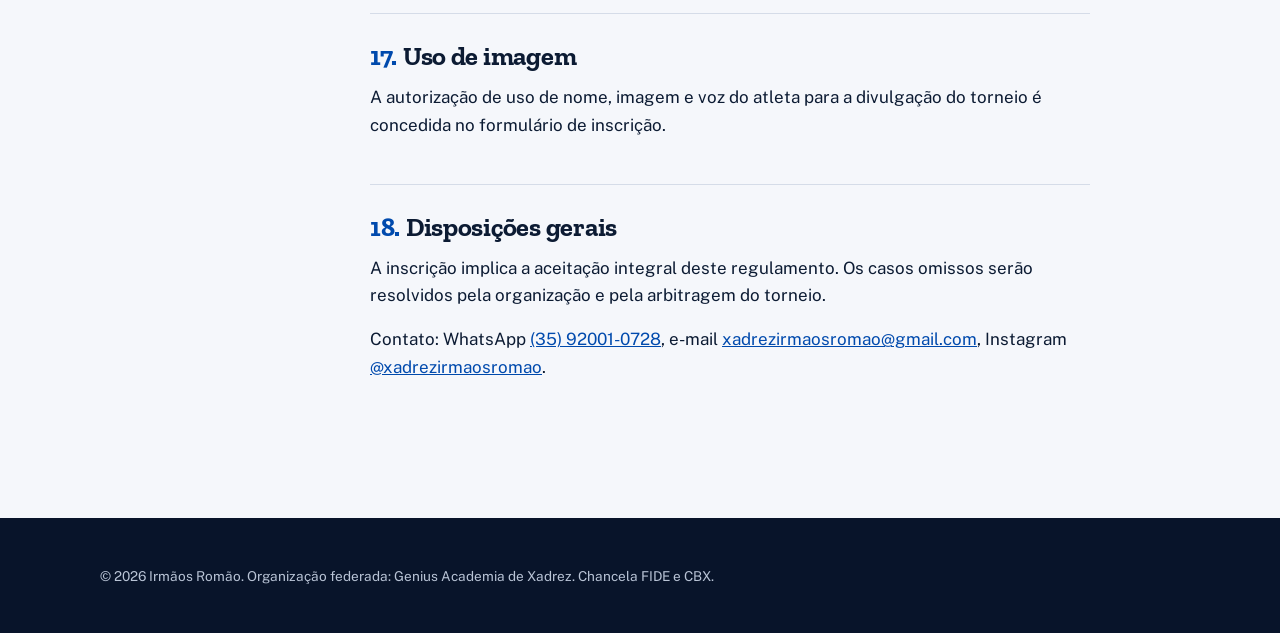
==== commit 75c4bc14: "Add files via upload" ====
--- a/regulamento.html
+++ b/regulamento.html
@@ -93,7 +93,7 @@
 
     <section id="r2">
       <h2><span class="n">2.</span>Data e local</h2>
-      <p>Sábado, 05 de dezembro de 2026, em Caxambu/MG. O endereço do local de jogos será divulgado no site e no Instagram @xadrezirmaosromao.</p>
+      <p>Sábado, 05 de dezembro de 2026, no Ginásio Poliesportivo Jorge Curi, Av. Barão do Rio Branco, 2-470, Caxambu/MG, CEP 37440-000.</p>
     </section>
 
     <section id="r3">
